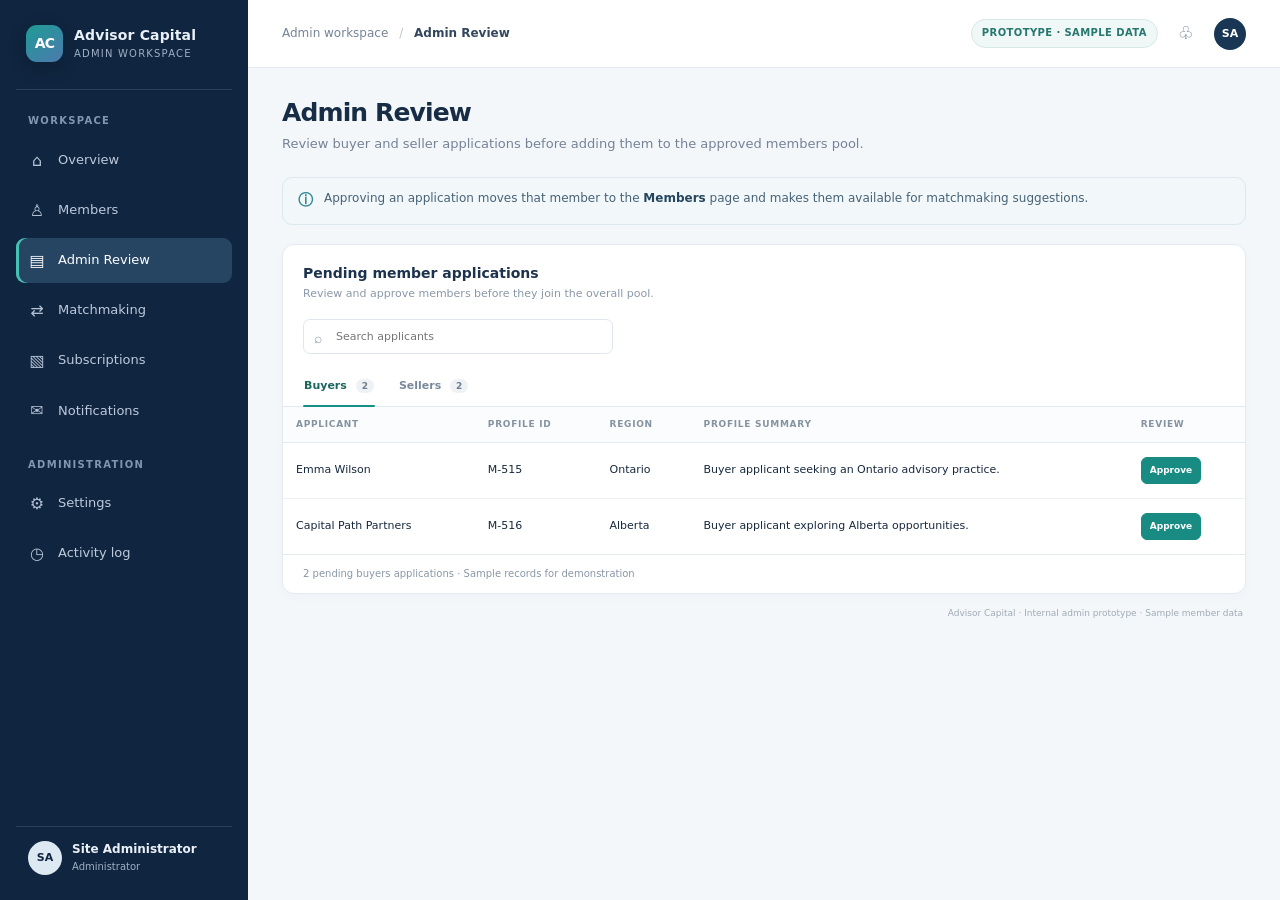
==== admin-review.html @ 9f8dd755 "Initial commit of dashboard" ====
<!doctype html>
<html lang="en">
<head>
  <meta charset="utf-8" />
  <meta name="viewport" content="width=device-width, initial-scale=1" />
  <meta name="theme-color" content="#0d2037" />
  <title>Admin Review | Advisor Capital Admin</title>
  <link rel="stylesheet" href="advisor-capital-matchmaking-admin.css" />
  <script src="admin-review.js" defer></script>
</head>
<body>
  <div class="app">
    <aside class="sidebar">
      <div class="brand"><div class="brand-mark">AC</div><div><div class="brand-name">Advisor Capital</div><div class="brand-sub">Admin workspace</div></div></div>
      <div class="nav-label">Workspace</div>
      <nav class="nav" aria-label="Main navigation">
        <a href="overview.html"><span class="nav-icon">⌂</span>Overview</a>
        <a href="members.html"><span class="nav-icon">♙</span>Members</a>
        <a href="admin-review.html" class="active"><span class="nav-icon">▤</span>Admin Review</a>
        <a href="advisor-capital-matchmaking-admin.html"><span class="nav-icon">⇄</span>Matchmaking</a>
        <a href="subscriptions.html"><span class="nav-icon">▧</span>Subscriptions</a>
        <a href="notifications.html"><span class="nav-icon">✉</span>Notifications</a>
      </nav>
      <div class="nav-label">Administration</div>
      <nav class="nav" aria-label="Administration">
        <a href="settings.html"><span class="nav-icon">⚙</span>Settings</a>
        <a href="activity-log.html"><span class="nav-icon">◷</span>Activity log</a>
      </nav>
      <div class="sidebar-bottom"><div class="admin-chip"><div class="avatar">SA</div><div><div class="admin-name">Site Administrator</div><div class="admin-role">Administrator</div></div></div></div>
    </aside>
    <main class="main">
      <header class="topbar"><div class="crumb">Admin workspace <span style="padding:0 7px;color:#bdc6cf">/</span> <strong>Admin Review</strong></div><div class="top-actions"><span class="env-pill">Prototype · Sample data</span><button class="icon-btn" aria-label="Notifications">♧</button><div class="top-avatar">SA</div></div></header>
      <section class="content">
        <div class="page-head"><div><h1>Admin Review</h1><div class="subtitle">Review buyer and seller applications before adding them to the approved members pool.</div></div></div>
        <div class="notice"><span class="notice-icon">ⓘ</span><div>Approving an application moves that member to the <strong>Members</strong> page and makes them available for matchmaking suggestions.</div></div>
        <section class="panel">
          <div class="panel-head"><div><div class="panel-title">Pending member applications</div><div class="panel-help">Review and approve members before they join the overall pool.</div></div></div>
          <div class="filters"><div class="search-wrap"><span class="search-icon">⌕</span><input class="search" id="reviewSearch" type="search" placeholder="Search applicants" aria-label="Search applicants" /></div></div>
          <div class="tabs" role="tablist" aria-label="Application type">
            <button class="tab active" id="reviewBuyersTab" type="button" role="tab" aria-controls="reviewBuyers" aria-selected="true">Buyers <span class="tab-count" id="pendingBuyersCount">0</span></button>
            <button class="tab" id="reviewSellersTab" type="button" role="tab" aria-controls="reviewSellers" aria-selected="false">Sellers <span class="tab-count" id="pendingSellersCount">0</span></button>
          </div>
          <div class="table-wrap">
            <table class="review-table" id="reviewBuyers" role="tabpanel" aria-labelledby="reviewBuyersTab">
              <thead><tr><th>Applicant</th><th>Profile ID</th><th>Region</th><th>Profile summary</th><th>Review</th></tr></thead>
              <tbody>
                <tr data-member-id="M-515" data-member-type="buyer" data-search="Emma Wilson M-515 Ontario succession buyer">
                  <td>Emma Wilson</td><td>M-515</td><td>Ontario</td><td>Buyer applicant seeking an Ontario advisory practice.</td>
                  <td><button class="mini-btn approve" type="button" data-action="approve">Approve</button></td>
                </tr>
                <tr data-member-id="M-516" data-member-type="buyer" data-search="Capital Path Partners M-516 Alberta buyer">
                  <td>Capital Path Partners</td><td>M-516</td><td>Alberta</td><td>Buyer applicant exploring Alberta opportunities.</td>
                  <td><button class="mini-btn approve" type="button" data-action="approve">Approve</button></td>
                </tr>
              </tbody>
            </table>
            <table class="review-table" id="reviewSellers" role="tabpanel" aria-labelledby="reviewSellersTab" hidden>
              <thead><tr><th>Applicant</th><th>Profile ID</th><th>Region</th><th>Profile summary</th><th>Review</th></tr></thead>
              <tbody>
                <tr data-member-id="M-620" data-member-type="seller" data-search="Willow Creek Advisory M-620 British Columbia seller">
                  <td>Willow Creek Advisory</td><td>M-620</td><td>British Columbia</td><td>Seller applicant with a British Columbia advisory practice.</td>
                  <td><button class="mini-btn approve" type="button" data-action="approve">Approve</button></td>
                </tr>
                <tr data-member-id="M-621" data-member-type="seller" data-search="Laurentian Wealth M-621 Quebec seller">
                  <td>Laurentian Wealth</td><td>M-621</td><td>Quebec</td><td>Seller applicant with a Quebec advisory practice.</td>
                  <td><button class="mini-btn approve" type="button" data-action="approve">Approve</button></td>
                </tr>
              </tbody>
            </table>
            <div class="empty" id="reviewEmpty"><strong>No pending applications</strong>All matching applicants have been reviewed.</div>
          </div>
          <div class="table-foot"><span id="reviewSummary">Pending member applications · Sample records for demonstration</span></div>
        </section>
        <div class="footer-note">Advisor Capital · Internal admin prototype · Sample member data</div>
      </section>
    </main>
  </div>
  <div class="toast" id="reviewToast" role="status" aria-live="polite"></div>
</body>
</html>
---- advisor-capital-matchmaking-admin.css ----
﻿:root {
      --navy: #10253f;
      --navy-2: #193654;
      --ink: #17283e;
      --muted: #758397;
      --line: #e5eaf0;
      --paper: #ffffff;
      --canvas: #f4f7fa;
      --teal: #168f87;
      --teal-soft: #e7f5f3;
      --gold: #b98224;
      --gold-soft: #fbf3e5;
      --blue: #4975b8;
      --blue-soft: #edf3fb;
      --red: #bd5d5d;
      --red-soft: #fbefef;
      --shadow: 0 12px 36px rgba(16, 37, 63, .07);
    }
    * { box-sizing: border-box; }
    body { margin: 0; background: var(--canvas); color: var(--ink); font: 14px/1.45 Inter, ui-sans-serif, system-ui, -apple-system, BlinkMacSystemFont, "Segoe UI", sans-serif; }
    button, input, select { font: inherit; }
    button { cursor: pointer; }
    .app { min-height: 100vh; display: grid; grid-template-columns: 248px minmax(0, 1fr); }
    .sidebar { background: var(--navy); color: #eaf0f7; padding: 25px 16px; display: flex; flex-direction: column; }
    .brand { display: flex; align-items: center; gap: 11px; padding: 0 10px 27px; border-bottom: 1px solid rgba(255,255,255,.12); }
    .brand-mark { width: 37px; height: 37px; display: grid; place-items: center; border-radius: 11px; color: white; font-weight: 800; letter-spacing: -.06em; background: linear-gradient(145deg,#1e9c95,#4c79ae); box-shadow: 0 5px 16px #06162966; }
    .brand-name { font-size: 14px; font-weight: 750; letter-spacing: .01em; }
    .brand-sub { color: #9fb0c5; font-size: 10px; letter-spacing: .12em; text-transform: uppercase; margin-top: 2px; }
    .nav-label { color: #8296af; font-size: 10px; font-weight: 700; letter-spacing: .13em; text-transform: uppercase; padding: 24px 12px 9px; }
    .nav { display: grid; gap: 5px; }
    .nav a { text-decoration: none; color: #bdcadd; display: flex; align-items: center; gap: 12px; padding: 11px 12px; border-radius: 9px; font-size: 13px; }
    .nav a:hover { background: rgba(255,255,255,.07); color: #fff; }
    .nav a.active { color: #fff; background: #254563; box-shadow: inset 3px 0 #45c1b4; }
    .nav-icon { width: 18px; text-align: center; font-size: 16px; opacity: .95; }
    .nav-count { margin-left: auto; color: #fff; background: #bd7c36; border-radius: 20px; min-width: 20px; padding: 2px 6px; text-align: center; font-size: 10px; font-weight: 700; }
    .sidebar-bottom { margin-top: auto; padding: 14px 12px 0; border-top: 1px solid rgba(255,255,255,.12); }
    .admin-chip { display: flex; align-items: center; gap: 10px; }
    .avatar { width: 34px; height: 34px; border-radius: 50%; background: #dce9f2; color: var(--navy); display: grid; place-items: center; font-weight: 800; font-size: 11px; flex: 0 0 auto; }
    .admin-name { font-size: 12px; font-weight: 650; }
    .admin-role { color: #9fb0c5; font-size: 10px; margin-top: 2px; }
    .main { min-width: 0; }
    .topbar { background: #fff; border-bottom: 1px solid var(--line); height: 68px; padding: 0 34px; display: flex; align-items: center; justify-content: space-between; }
    .crumb { color: var(--muted); font-size: 12px; }
    .crumb strong { color: #32465d; font-weight: 650; }
    .top-actions { display: flex; align-items: center; gap: 15px; }
    .env-pill { border: 1px solid #d5e8e5; background: #f0f8f7; color: #27776f; border-radius: 20px; padding: 6px 10px; font-size: 10px; font-weight: 750; letter-spacing: .04em; text-transform: uppercase; }
    .icon-btn { position: relative; border: 0; background: transparent; color: #69798b; font-size: 18px; padding: 5px; }
    .top-avatar { width: 32px; height: 32px; border-radius: 50%; display: grid; place-items: center; color: #fff; background: var(--navy-2); font-size: 11px; font-weight: 700; }
    .content { max-width: 1500px; padding: 30px 34px 50px; margin: 0 auto; }
    .page-head { display: flex; align-items: flex-start; justify-content: space-between; gap: 20px; margin-bottom: 23px; }
    h1 { font-size: 25px; line-height: 1.2; letter-spacing: -.035em; margin: 0; color: #172c45; }
    .subtitle { color: var(--muted); margin-top: 7px; font-size: 13px; }
    .head-actions { display: flex; gap: 9px; align-items: center; }
    .btn { border: 1px solid #dce3eb; color: #394d62; background: #fff; border-radius: 8px; padding: 9px 13px; font-size: 12px; font-weight: 650; transition: .15s ease; }
    .btn:hover { border-color: #a9b9c8; transform: translateY(-1px); }
    .btn-primary { color: #fff; border-color: var(--navy); background: var(--navy); }
    .btn-primary:hover { background: #1c3b5b; border-color: #1c3b5b; }
    .notice { display: flex; align-items: flex-start; gap: 11px; border: 1px solid #dbe9ee; border-radius: 10px; background: #f2f8fa; color: #476276; padding: 12px 15px; margin-bottom: 19px; font-size: 12px; }
    .notice strong { color: #25465e; }
    .notice-icon { color: #388996; font-weight: 800; font-size: 15px; }
    .stats { display: grid; grid-template-columns: repeat(4, minmax(0,1fr)); gap: 14px; margin-bottom: 20px; }
    .stat { background: var(--paper); border: 1px solid var(--line); box-shadow: 0 2px 8px rgba(22,43,67,.02); border-radius: 11px; padding: 16px 18px; display: flex; justify-content: space-between; align-items: center; min-height: 94px; }
    .stat-label { color: var(--muted); font-size: 11px; font-weight: 600; }
    .stat-value { color: #1b3049; font-weight: 750; letter-spacing: -.04em; font-size: 25px; margin-top: 5px; }
    .stat-note { color: #91a0af; font-size: 10px; margin-top: 1px; }
    .stat-icon { width: 39px; height: 39px; border-radius: 11px; display: grid; place-items: center; font-size: 17px; }
    .stat:nth-child(1) .stat-icon { background: var(--gold-soft); color: var(--gold); }
    .stat:nth-child(2) .stat-icon { background: var(--teal-soft); color: var(--teal); }
    .stat:nth-child(3) .stat-icon { background: var(--blue-soft); color: var(--blue); }
    .stat:nth-child(4) .stat-icon { background: #f0eef8; color: #7864aa; }
    .panel { background: #fff; border: 1px solid var(--line); border-radius: 12px; box-shadow: 0 3px 12px rgba(20,42,68,.025); overflow: hidden; }
    .panel-head { padding: 18px 20px 0; display: flex; justify-content: space-between; align-items: center; gap: 14px; }
    .panel-title { font-size: 14px; color: #1d334d; font-weight: 750; }
    .panel-help { color: #8a98a8; font-size: 11px; margin-top: 3px; }
    .filters { padding: 17px 20px 13px; display: flex; align-items: center; gap: 9px; flex-wrap: wrap; }
    .search-wrap { position: relative; flex: 1; min-width: 200px; max-width: 310px; }
    .search-icon { position: absolute; left: 11px; top: 9px; color: #8998a8; font-size: 14px; }
    .search { border: 1px solid #e0e6ed; border-radius: 7px; height: 35px; padding: 0 11px 0 32px; outline: 0; width: 100%; color: var(--ink); font-size: 11px; }
    .search:focus, .select:focus { border-color: #7eaaa9; box-shadow: 0 0 0 3px #168f8716; }
    select.search { height: 38px; padding: 0 10px; }
    textarea.search { height: auto; min-height: 80px; padding: 9px 10px; resize: vertical; }
    .select { height: 35px; border: 1px solid #e0e6ed; border-radius: 7px; color: #536579; background: #fff; padding: 0 27px 0 10px; font-size: 11px; outline: 0; }
    .tabs { display: flex; align-items: center; gap: 23px; padding: 0 20px; border-bottom: 1px solid var(--line); }
    .tabs[hidden] { display: none; }
    .tab { position: relative; border: 0; background: transparent; padding: 11px 1px 12px; color: #7a8999; font-weight: 650; font-size: 11px; }
    .tab.active { color: #1a665f; }
    .tab.active:after { content: ""; position: absolute; height: 2px; background: #168f87; left: 0; right: 0; bottom: -1px; border-radius: 4px; }
    .tab-count { margin-left: 5px; background: #eff2f5; border-radius: 10px; padding: 2px 6px; color: #6c7d8f; font-size: 9px; }
    .table-wrap { overflow-x: auto; }
    table { width: 100%; min-width: 850px; border-collapse: collapse; }
    th { background: #fbfcfd; color: #8593a1; text-align: left; text-transform: uppercase; font-size: 9px; letter-spacing: .08em; font-weight: 700; padding: 11px 13px; border-bottom: 1px solid var(--line); white-space: nowrap; }
    td { padding: 14px 13px; border-bottom: 1px solid #edf0f3; vertical-align: middle; font-size: 11px; }
    tbody tr:hover { background: #fbfdfd; }
    tbody tr:last-child td { border-bottom: 0; }
    .person { display: flex; align-items: center; gap: 9px; min-width: 155px; }
    .person .avatar { width: 32px; height: 32px; font-size: 9px; background: #e9eff5; color: #38546f; }
    .person-name { color: #233951; font-weight: 700; font-size: 11px; }
    .person-meta { color: #8997a5; font-size: 9px; margin-top: 2px; }
    .pair-cell { display: flex; align-items: center; gap: 8px; min-width: 280px; }
    .pair-cell .person { min-width: 0; gap: 6px; }
    .pair-cell .avatar { width: 27px; height: 27px; }
    .pair-arrow { color: #91a0ae; font-size: 13px; }
    .rationale { color: #637488; max-width: 230px; min-width: 160px; line-height: 1.45; }
    .pair { color: #99a5b0; font-size: 11px; text-align: center; }
    .score { display: inline-flex; align-items: center; gap: 6px; color: #1e776e; font-weight: 750; font-size: 12px; white-space: nowrap; }
    .score-ring { height: 28px; width: 28px; border-radius: 50%; display: grid; place-items: center; border: 2px solid #8ac9c1; color: #267c73; font-size: 8px; }
    .signals { display: flex; flex-wrap: wrap; gap: 4px; max-width: 165px; }
    .signal { padding: 4px 6px; border-radius: 4px; background: #f0f4f7; color: #647689; font-size: 9px; white-space: nowrap; }
    .signal.good { color: #27766d; background: #eaf6f3; }
    .status { display: inline-flex; align-items: center; gap: 5px; padding: 5px 8px; border-radius: 20px; font-size: 9px; font-weight: 700; white-space: nowrap; }
    .status.pending { background: var(--gold-soft); color: #9a6b1e; }
    .status.approved { background: var(--teal-soft); color: #28786f; }
    .status.hold { background: var(--blue-soft); color: #5377ac; }
    .status.dismissed { background: #f2f3f5; color: #78828d; }
    .status:before { content: ""; width: 5px; height: 5px; border-radius: 50%; background: currentColor; }
    .row-actions { display: flex; gap: 5px; align-items: center; white-space: nowrap; }
    .mini-btn { border: 1px solid #dfe6ec; color: #52667a; background: #fff; border-radius: 6px; padding: 6px 8px; font-size: 9px; font-weight: 700; }
    .mini-btn:hover { border-color: #8dbab5; color: #176b64; }
    .mini-btn.approve { color: #fff; background: #188c83; border-color: #188c83; }
    .mini-btn.approve:hover { background: #11776f; }
    .more { border: 0; background: transparent; color: #8391a0; font-size: 18px; padding: 3px 4px; }
    .table-foot { padding: 12px 20px; border-top: 1px solid var(--line); color: #8997a5; font-size: 10px; display: flex; align-items: center; justify-content: space-between; }
    .pagination { display: flex; gap: 5px; align-items: center; }
    .page-num { border: 1px solid #e2e7ec; border-radius: 5px; background: white; color: #52667a; width: 25px; height: 24px; font-size: 10px; }
    .page-num.current { color: #fff; background: var(--navy); border-color: var(--navy); }
    .empty { padding: 40px 20px; text-align: center; color: #8290a0; display: none; }
    .empty strong { display: block; color: #485e72; margin-bottom: 4px; }
    .footer-note { text-align: right; color: #a0aab5; font-size: 9px; margin: 13px 3px; }
    .toast { position: fixed; bottom: 24px; right: 24px; background: #173a54; color: #fff; border-radius: 8px; padding: 11px 15px; font-size: 12px; box-shadow: var(--shadow); opacity: 0; transform: translateY(10px); pointer-events: none; transition: .22s; z-index: 10; }
    .toast.show { opacity: 1; transform: translateY(0); }
    .modal-backdrop { display: none; position: fixed; inset: 0; z-index: 20; background: rgba(13,29,47,.43); padding: 20px; align-items: center; justify-content: center; }
    .modal-backdrop.show { display: flex; }
    .modal { width: min(550px, 100%); background: #fff; border-radius: 13px; box-shadow: 0 20px 65px #10253f45; overflow: hidden; }
    .modal-head { padding: 18px 20px; border-bottom: 1px solid var(--line); display: flex; justify-content: space-between; align-items: flex-start; }
    .modal-head h2 { font-size: 16px; margin: 0; color: #1e344c; }
    .modal-head p { margin: 4px 0 0; font-size: 11px; color: var(--muted); }
    .close { border: 0; background: transparent; font-size: 20px; color: #8794a1; }
    .modal-body { padding: 18px 20px; }
    .detail-pair { display: grid; grid-template-columns: 1fr 1fr; gap: 15px; }
    .detail-box { border: 1px solid var(--line); border-radius: 9px; padding: 12px; }
    .detail-label { color: #8290a0; text-transform: uppercase; letter-spacing: .07em; font-size: 9px; font-weight: 700; margin-bottom: 8px; }
    .detail-box .person { min-width: 0; }
    .detail-box .person-name { font-size: 11px; }
    .detail-section { margin-top: 17px; }
    .detail-section h3 { margin: 0 0 7px; font-size: 11px; color: #344b62; }
    .detail-section p { margin: 0; color: #718195; font-size: 11px; line-height: 1.6; }
    .modal-foot { display: flex; justify-content: flex-end; gap: 8px; padding: 13px 20px; background: #fafbfd; border-top: 1px solid var(--line); }
    .suggestion-list { display: grid; gap: 9px; }
    .suggestion-item { display: flex; align-items: center; justify-content: space-between; gap: 12px; padding: 12px; border: 1px solid var(--line); border-radius: 9px; }
    .suggestion-name { color: #233951; font-size: 12px; font-weight: 700; }
    .suggestion-meta { color: #8997a5; font-size: 10px; margin-top: 3px; }
    .suggestion-empty { color: var(--muted); font-size: 12px; padding: 14px 0; }
    .member-actions { display: flex; flex-wrap: wrap; gap: 5px; min-width: 220px; }
    .member-actions .mini-btn { white-space: nowrap; }
    .member-workspace-tabs { margin-bottom: 18px; }
    .member-table[hidden] { display: none; }
    tr[data-active="false"] { opacity: .7; }
    .member-status { white-space: nowrap; }
    .filters + .table-wrap table { min-width: 900px; }
    .toast { z-index: 30; }
    @media (max-width: 1050px) { .app { grid-template-columns: 210px minmax(0,1fr); } .content { padding: 25px 22px 40px; } .topbar { padding: 0 22px; } .stats { grid-template-columns: repeat(2,1fr); } }
    @media (max-width: 720px) { .app { display: block; } .sidebar { display: none; } .topbar { height: 58px; padding: 0 16px; } .content { padding: 22px 14px 35px; } .page-head { display: block; } .head-actions { margin-top: 15px; } .stats { gap: 9px; } .stat { min-height: 82px; padding: 12px; } .stat-value { font-size: 21px; } .panel-head { padding: 15px 14px 0; } .filters { padding: 13px 14px; } .tabs { gap: 17px; padding: 0 14px; overflow-x: auto; } .table-foot { padding: 11px 14px; } .env-pill { display: none; } }
    @media (max-width: 420px) { h1 { font-size: 22px; } .stats { grid-template-columns: 1fr 1fr; } .stat-icon { width: 31px; height: 31px; } .head-actions .btn { padding: 8px 10px; } .detail-pair { grid-template-columns: 1fr; } }
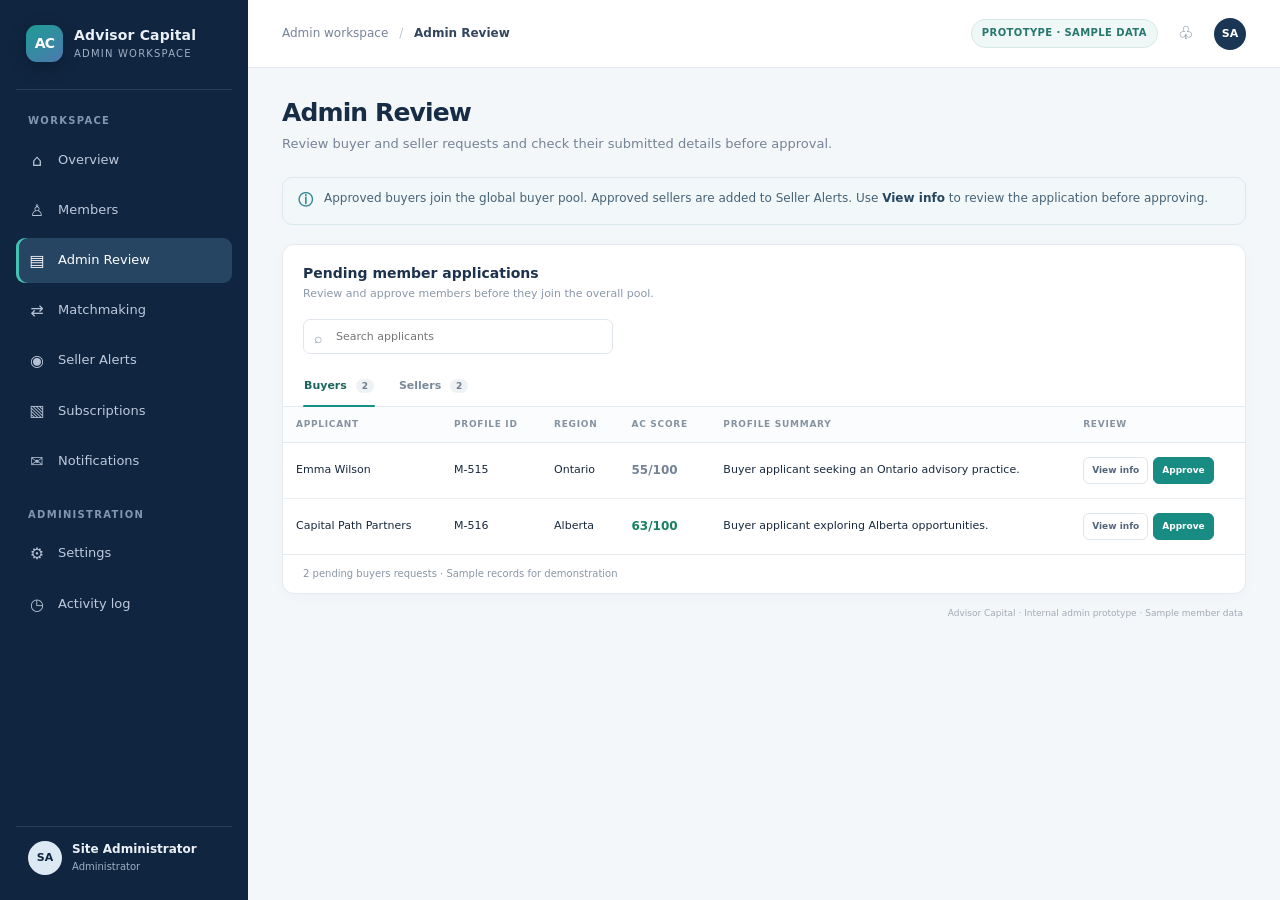
==== commit 0545633c: "first update" ====
--- a/admin-review.html
+++ b/admin-review.html
@@ -6,6 +6,7 @@
   <meta name="theme-color" content="#0d2037" />
   <title>Admin Review | Advisor Capital Admin</title>
   <link rel="stylesheet" href="advisor-capital-matchmaking-admin.css" />
+  <script src="member-profiles.js" defer></script>
   <script src="admin-review.js" defer></script>
 </head>
 <body>
@@ -18,6 +19,7 @@
         <a href="members.html"><span class="nav-icon">♙</span>Members</a>
         <a href="admin-review.html" class="active"><span class="nav-icon">▤</span>Admin Review</a>
         <a href="advisor-capital-matchmaking-admin.html"><span class="nav-icon">⇄</span>Matchmaking</a>
+        <a href="seller-alerts.html"><span class="nav-icon">◉</span>Seller Alerts</a>
         <a href="subscriptions.html"><span class="nav-icon">▧</span>Subscriptions</a>
         <a href="notifications.html"><span class="nav-icon">✉</span>Notifications</a>
       </nav>
@@ -31,8 +33,8 @@
     <main class="main">
       <header class="topbar"><div class="crumb">Admin workspace <span style="padding:0 7px;color:#bdc6cf">/</span> <strong>Admin Review</strong></div><div class="top-actions"><span class="env-pill">Prototype · Sample data</span><button class="icon-btn" aria-label="Notifications">♧</button><div class="top-avatar">SA</div></div></header>
       <section class="content">
-        <div class="page-head"><div><h1>Admin Review</h1><div class="subtitle">Review buyer and seller applications before adding them to the approved members pool.</div></div></div>
-        <div class="notice"><span class="notice-icon">ⓘ</span><div>Approving an application moves that member to the <strong>Members</strong> page and makes them available for matchmaking suggestions.</div></div>
+        <div class="page-head"><div><h1>Admin Review</h1><div class="subtitle">Review buyer and seller requests and check their submitted details before approval.</div></div></div>
+        <div class="notice"><span class="notice-icon">ⓘ</span><div>Approved buyers join the global buyer pool. Approved sellers are added to Seller Alerts. Use <strong>View info</strong> to review the application before approving.</div></div>
         <section class="panel">
           <div class="panel-head"><div><div class="panel-title">Pending member applications</div><div class="panel-help">Review and approve members before they join the overall pool.</div></div></div>
           <div class="filters"><div class="search-wrap"><span class="search-icon">⌕</span><input class="search" id="reviewSearch" type="search" placeholder="Search applicants" aria-label="Search applicants" /></div></div>
@@ -42,28 +44,28 @@
           </div>
           <div class="table-wrap">
             <table class="review-table" id="reviewBuyers" role="tabpanel" aria-labelledby="reviewBuyersTab">
-              <thead><tr><th>Applicant</th><th>Profile ID</th><th>Region</th><th>Profile summary</th><th>Review</th></tr></thead>
+              <thead><tr><th>Applicant</th><th>Profile ID</th><th>Region</th><th>AC Score</th><th>Profile summary</th><th>Review</th></tr></thead>
               <tbody>
-                <tr data-member-id="M-515" data-member-type="buyer" data-search="Emma Wilson M-515 Ontario succession buyer">
-                  <td>Emma Wilson</td><td>M-515</td><td>Ontario</td><td>Buyer applicant seeking an Ontario advisory practice.</td>
-                  <td><button class="mini-btn approve" type="button" data-action="approve">Approve</button></td>
+                <tr data-member-id="M-515" data-member-type="buyer" data-region="Ontario" data-search="Emma Wilson M-515 Ontario succession buyer">
+                  <td>Emma Wilson</td><td>M-515</td><td>Ontario</td><td><span class="score score-low">55/100</span></td><td>Buyer applicant seeking an Ontario advisory practice.</td>
+                  <td><div class="row-actions"><button class="mini-btn" type="button" data-action="view-info">View info</button><button class="mini-btn approve" type="button" data-action="approve">Approve</button></div></td>
                 </tr>
-                <tr data-member-id="M-516" data-member-type="buyer" data-search="Capital Path Partners M-516 Alberta buyer">
-                  <td>Capital Path Partners</td><td>M-516</td><td>Alberta</td><td>Buyer applicant exploring Alberta opportunities.</td>
-                  <td><button class="mini-btn approve" type="button" data-action="approve">Approve</button></td>
+                <tr data-member-id="M-516" data-member-type="buyer" data-region="Alberta" data-search="Capital Path Partners M-516 Alberta buyer">
+                  <td>Capital Path Partners</td><td>M-516</td><td>Alberta</td><td><span class="score">63/100</span></td><td>Buyer applicant exploring Alberta opportunities.</td>
+                  <td><div class="row-actions"><button class="mini-btn" type="button" data-action="view-info">View info</button><button class="mini-btn approve" type="button" data-action="approve">Approve</button></div></td>
                 </tr>
               </tbody>
             </table>
             <table class="review-table" id="reviewSellers" role="tabpanel" aria-labelledby="reviewSellersTab" hidden>
-              <thead><tr><th>Applicant</th><th>Profile ID</th><th>Region</th><th>Profile summary</th><th>Review</th></tr></thead>
+              <thead><tr><th>Applicant</th><th>Profile ID</th><th>Region</th><th>AC Score</th><th>Profile summary</th><th>Review</th></tr></thead>
               <tbody>
-                <tr data-member-id="M-620" data-member-type="seller" data-search="Willow Creek Advisory M-620 British Columbia seller">
-                  <td>Willow Creek Advisory</td><td>M-620</td><td>British Columbia</td><td>Seller applicant with a British Columbia advisory practice.</td>
-                  <td><button class="mini-btn approve" type="button" data-action="approve">Approve</button></td>
+                <tr data-member-id="M-620" data-member-type="seller" data-region="British Columbia" data-search="Willow Creek Advisory M-620 British Columbia seller">
+                  <td>Willow Creek Advisory</td><td>M-620</td><td>British Columbia</td><td><span class="score score-low">57/100</span></td><td>Seller applicant with a British Columbia advisory practice.</td>
+                  <td><div class="row-actions"><button class="mini-btn" type="button" data-action="view-info">View info</button><button class="mini-btn approve" type="button" data-action="approve">Approve</button></div></td>
                 </tr>
-                <tr data-member-id="M-621" data-member-type="seller" data-search="Laurentian Wealth M-621 Quebec seller">
-                  <td>Laurentian Wealth</td><td>M-621</td><td>Quebec</td><td>Seller applicant with a Quebec advisory practice.</td>
-                  <td><button class="mini-btn approve" type="button" data-action="approve">Approve</button></td>
+                <tr data-member-id="M-621" data-member-type="seller" data-region="Quebec" data-search="Laurentian Wealth M-621 Quebec seller">
+                  <td>Laurentian Wealth</td><td>M-621</td><td>Quebec</td><td><span class="score">66/100</span></td><td>Seller applicant with a Quebec advisory practice.</td>
+                  <td><div class="row-actions"><button class="mini-btn" type="button" data-action="view-info">View info</button><button class="mini-btn approve" type="button" data-action="approve">Approve</button></div></td>
                 </tr>
               </tbody>
             </table>
@@ -75,6 +77,13 @@
       </section>
     </main>
   </div>
+  <div class="modal-backdrop" id="reviewInfoBackdrop" role="dialog" aria-modal="true" aria-labelledby="reviewInfoTitle">
+    <div class="modal review-info-modal">
+      <div class="modal-head"><div><h2 id="reviewInfoTitle">Application details</h2><p id="reviewInfoSubtitle"></p></div><button class="close" id="closeReviewInfo" type="button" aria-label="Close">×</button></div>
+      <div class="modal-body"><div id="reviewInfoFields"></div></div>
+      <div class="modal-foot"><button class="btn" id="cancelReviewInfo" type="button">Close</button><button class="btn btn-primary" id="approveFromInfo" type="button">Approve request</button></div>
+    </div>
+  </div>
   <div class="toast" id="reviewToast" role="status" aria-live="polite"></div>
 </body>
 </html>
--- a/advisor-capital-matchmaking-admin.css
+++ b/advisor-capital-matchmaking-admin.css
@@ -157,7 +157,55 @@
     tr[data-active="false"] { opacity: .7; }
     .member-status { white-space: nowrap; }
     .filters + .table-wrap table { min-width: 900px; }
+    .score { color: #16805f; }
+    .score-low { color: #758397; }
+    .score span { color: #91a0af; font-size: 9px; font-weight: 600; }
+    .score-guidance { margin: 0 0 19px; }
+    .member-score-heading { min-width: 100px; }
+    .member-score-cell { min-width: 115px; }
+    .member-score-label { display: block; color: #92a0ad; font-size: 9px; margin-top: 4px; }
+    .member-profile-grid { display: grid; grid-template-columns: repeat(5, minmax(130px, 1fr)); gap: 10px 16px; margin: 0; }
+    .member-profile-field { min-width: 0; padding: 7px 9px; border: 1px solid #edf0f3; border-radius: 6px; background: #fff; }
+    .member-profile-field dt { color: #8794a2; font-size: 8px; font-weight: 700; line-height: 1.35; }
+    .member-profile-field dd { margin: 4px 0 0; color: #41556a; font-size: 10px; line-height: 1.4; overflow-wrap: anywhere; }
+    .member-profile-modal { width: 100%; max-height: 55vh; overflow: auto; grid-column: 1 / -1; }
+    .member-profile-modal .member-profile-grid { grid-template-columns: repeat(3, minmax(130px, 1fr)); }
+    .member-table .row-actions { white-space: normal; }
+    .seller-ad-list { display: grid; gap: 14px; }
+    .seller-ad-card { padding: 18px 20px; border: 1px solid var(--line); border-radius: 10px; background: #fff; box-shadow: 0 3px 12px rgba(20,42,68,.025); }
+    .seller-ad-head { display: flex; align-items: flex-start; justify-content: space-between; gap: 16px; }
+    .seller-ad-title { margin: 0; color: #1d334d; font-size: 14px; font-weight: 750; }
+    .seller-ad-meta { color: #8997a5; font-size: 10px; margin-top: 4px; }
+    .seller-ad-description { margin: 12px 0; color: #637488; font-size: 11px; line-height: 1.55; }
+    .seller-ad-details { display: flex; flex-wrap: wrap; gap: 7px; }
+    .seller-ad-details .signal { white-space: normal; }
+    .seller-ad-actions { margin-top: 14px; }
+    .seller-match-list { display: grid; gap: 9px; }
+    .seller-match-item { display: grid; grid-template-columns: minmax(190px, .7fr) minmax(0, 2fr) auto; align-items: center; gap: 14px; padding: 14px; border: 1px solid var(--line); border-radius: 9px; }
+    .seller-match-heading { display: flex; align-items: center; gap: 12px; }
+    .seller-buyer-offer .member-profile-grid { grid-template-columns: repeat(3, minmax(125px, 1fr)); gap: 5px; }
+    .seller-buyer-offer .member-profile-field { padding: 5px 7px; }
+    .seller-buyer-offer .member-profile-field dd { font-size: 9px; }
+    .seller-match-actions { display: grid; gap: 6px; }
+    #sellerSuggestionsBackdrop .modal { width: min(1000px, 100%); max-height: 90vh; overflow: auto; }
+    .score-gauge { position: relative; display: grid; place-items: center; width: 54px; height: 54px; flex: 0 0 54px; border-radius: 50%; background: conic-gradient(#168f87 var(--score-angle), #e5eaf0 0); color: #16805f; font-size: 14px; font-weight: 800; }
+    .score-gauge:before { position: absolute; inset: 5px; border-radius: 50%; background: #fff; content: ""; }
+    .score-gauge span { position: relative; }
+    .match-member-card { min-width: 0; }
+    .match-member-card .member-profile-grid { grid-template-columns: repeat(2, minmax(110px, 1fr)); gap: 6px; }
+    .match-member-card .member-profile-field { padding: 6px 7px; }
+    .match-member-card .member-profile-field dd { font-size: 9px; }
+    .match-member-card .detail-label { margin: 0 0 10px; }
+    #modalBackdrop .modal { width: min(1100px, 100%); max-height: 90vh; overflow: auto; }
+    .review-info-modal { width: min(950px, 100%); max-height: 90vh; overflow: auto; }
+    #reviewInfoFields .member-profile-grid { grid-template-columns: repeat(4, minmax(130px, 1fr)); }
+    .row-actions a { text-decoration: none; }
+    #memberModalBackdrop .modal { width: min(950px, 100%); max-height: 90vh; overflow: auto; }
+    .subscription-free { color: #738397; font-size: 10px; }
+    .subscription-paid { color: #16805f; font-weight: 700; }
+    @media (max-width: 1050px) { .member-profile-grid { grid-template-columns: repeat(3, minmax(130px, 1fr)); } .seller-match-item { grid-template-columns: 1fr; } }
     .toast { z-index: 30; }
     @media (max-width: 1050px) { .app { grid-template-columns: 210px minmax(0,1fr); } .content { padding: 25px 22px 40px; } .topbar { padding: 0 22px; } .stats { grid-template-columns: repeat(2,1fr); } }
     @media (max-width: 720px) { .app { display: block; } .sidebar { display: none; } .topbar { height: 58px; padding: 0 16px; } .content { padding: 22px 14px 35px; } .page-head { display: block; } .head-actions { margin-top: 15px; } .stats { gap: 9px; } .stat { min-height: 82px; padding: 12px; } .stat-value { font-size: 21px; } .panel-head { padding: 15px 14px 0; } .filters { padding: 13px 14px; } .tabs { gap: 17px; padding: 0 14px; overflow-x: auto; } .table-foot { padding: 11px 14px; } .env-pill { display: none; } }
-    @media (max-width: 420px) { h1 { font-size: 22px; } .stats { grid-template-columns: 1fr 1fr; } .stat-icon { width: 31px; height: 31px; } .head-actions .btn { padding: 8px 10px; } .detail-pair { grid-template-columns: 1fr; } }+    @media (max-width: 720px) { .member-profile-grid, .member-profile-modal .member-profile-grid, #reviewInfoFields .member-profile-grid { grid-template-columns: repeat(2, minmax(120px, 1fr)); } .seller-ad-head { display: block; } .seller-ad-head .btn { margin-top: 12px; } .match-member-card .member-profile-grid, .seller-buyer-offer .member-profile-grid { grid-template-columns: repeat(2, minmax(110px, 1fr)); } }
+    @media (max-width: 420px) { h1 { font-size: 22px; } .stats { grid-template-columns: 1fr 1fr; } .stat-icon { width: 31px; height: 31px; } .head-actions .btn { padding: 8px 10px; } .detail-pair { grid-template-columns: 1fr; } .member-profile-grid, .member-profile-modal .member-profile-grid, #reviewInfoFields .member-profile-grid { grid-template-columns: 1fr; } .match-member-card .member-profile-grid, .seller-buyer-offer .member-profile-grid { grid-template-columns: 1fr; } }
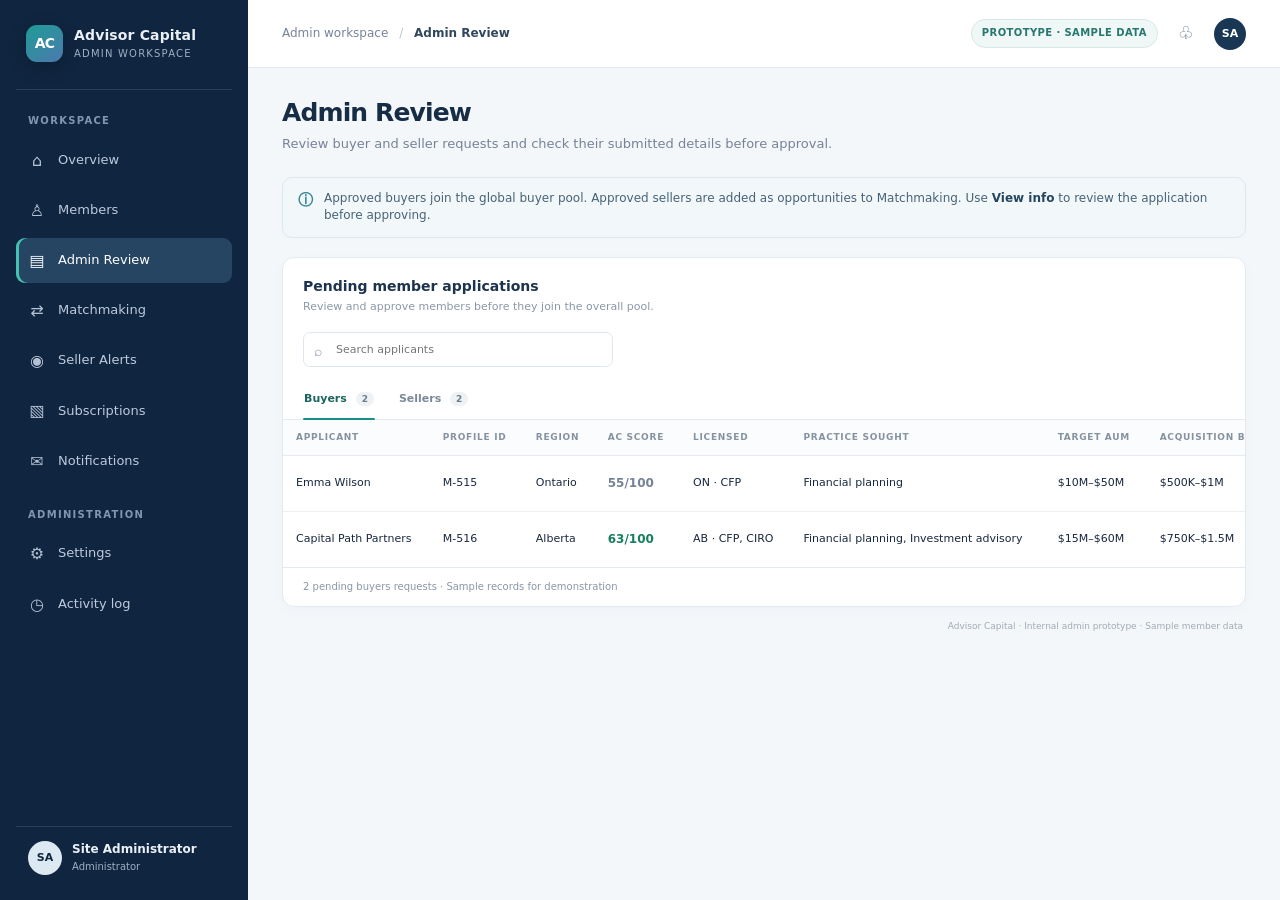
==== commit d4cc3d36: "adjusted based on feedback" ====
--- a/admin-review.html
+++ b/admin-review.html
@@ -34,7 +34,7 @@
       <header class="topbar"><div class="crumb">Admin workspace <span style="padding:0 7px;color:#bdc6cf">/</span> <strong>Admin Review</strong></div><div class="top-actions"><span class="env-pill">Prototype · Sample data</span><button class="icon-btn" aria-label="Notifications">♧</button><div class="top-avatar">SA</div></div></header>
       <section class="content">
         <div class="page-head"><div><h1>Admin Review</h1><div class="subtitle">Review buyer and seller requests and check their submitted details before approval.</div></div></div>
-        <div class="notice"><span class="notice-icon">ⓘ</span><div>Approved buyers join the global buyer pool. Approved sellers are added to Seller Alerts. Use <strong>View info</strong> to review the application before approving.</div></div>
+        <div class="notice"><span class="notice-icon">ⓘ</span><div>Approved buyers join the global buyer pool. Approved sellers are added as opportunities to Matchmaking. Use <strong>View info</strong> to review the application before approving.</div></div>
         <section class="panel">
           <div class="panel-head"><div><div class="panel-title">Pending member applications</div><div class="panel-help">Review and approve members before they join the overall pool.</div></div></div>
           <div class="filters"><div class="search-wrap"><span class="search-icon">⌕</span><input class="search" id="reviewSearch" type="search" placeholder="Search applicants" aria-label="Search applicants" /></div></div>
@@ -44,28 +44,28 @@
           </div>
           <div class="table-wrap">
             <table class="review-table" id="reviewBuyers" role="tabpanel" aria-labelledby="reviewBuyersTab">
-              <thead><tr><th>Applicant</th><th>Profile ID</th><th>Region</th><th>AC Score</th><th>Profile summary</th><th>Review</th></tr></thead>
+              <thead><tr><th>Applicant</th><th>Profile ID</th><th>Region</th><th>AC Score</th><th>Licensed</th><th>Practice sought</th><th>Target AUM</th><th>Acquisition budget</th><th>Timeframe</th><th>Financing</th><th>Review</th></tr></thead>
               <tbody>
                 <tr data-member-id="M-515" data-member-type="buyer" data-region="Ontario" data-search="Emma Wilson M-515 Ontario succession buyer">
-                  <td>Emma Wilson</td><td>M-515</td><td>Ontario</td><td><span class="score score-low">55/100</span></td><td>Buyer applicant seeking an Ontario advisory practice.</td>
-                  <td><div class="row-actions"><button class="mini-btn" type="button" data-action="view-info">View info</button><button class="mini-btn approve" type="button" data-action="approve">Approve</button></div></td>
+                  <td>Emma Wilson</td><td>M-515</td><td>Ontario</td><td><span class="score score-low">55/100</span></td><td>ON · CFP</td><td>Financial planning</td><td>$10M–$50M</td><td>$500K–$1M</td><td>6–12 months</td><td>Undecided</td>
+                  <td><div class="row-actions"><button class="mini-btn" type="button" data-action="view-info">View info</button><button class="mini-btn approve" type="button" data-action="approve">Approve</button><button class="mini-btn reject" type="button" data-action="reject">Reject</button></div></td>
                 </tr>
                 <tr data-member-id="M-516" data-member-type="buyer" data-region="Alberta" data-search="Capital Path Partners M-516 Alberta buyer">
-                  <td>Capital Path Partners</td><td>M-516</td><td>Alberta</td><td><span class="score">63/100</span></td><td>Buyer applicant exploring Alberta opportunities.</td>
-                  <td><div class="row-actions"><button class="mini-btn" type="button" data-action="view-info">View info</button><button class="mini-btn approve" type="button" data-action="approve">Approve</button></div></td>
+                  <td>Capital Path Partners</td><td>M-516</td><td>Alberta</td><td><span class="score">63/100</span></td><td>AB · CFP, CIRO</td><td>Financial planning, Investment advisory</td><td>$15M–$60M</td><td>$750K–$1.5M</td><td>12–24 months</td><td>Pre-approved</td>
+                  <td><div class="row-actions"><button class="mini-btn" type="button" data-action="view-info">View info</button><button class="mini-btn approve" type="button" data-action="approve">Approve</button><button class="mini-btn reject" type="button" data-action="reject">Reject</button></div></td>
                 </tr>
               </tbody>
             </table>
             <table class="review-table" id="reviewSellers" role="tabpanel" aria-labelledby="reviewSellersTab" hidden>
-              <thead><tr><th>Applicant</th><th>Profile ID</th><th>Region</th><th>AC Score</th><th>Profile summary</th><th>Review</th></tr></thead>
+              <thead><tr><th>Applicant</th><th>Profile ID</th><th>Region</th><th>AC Score</th><th>Licensed</th><th>Practice type</th><th>Practice location</th><th>AUM</th><th>Asking price</th><th>Annual recurring revenue</th><th>Sale timeframe</th><th>Review</th></tr></thead>
               <tbody>
                 <tr data-member-id="M-620" data-member-type="seller" data-region="British Columbia" data-search="Willow Creek Advisory M-620 British Columbia seller">
-                  <td>Willow Creek Advisory</td><td>M-620</td><td>British Columbia</td><td><span class="score score-low">57/100</span></td><td>Seller applicant with a British Columbia advisory practice.</td>
-                  <td><div class="row-actions"><button class="mini-btn" type="button" data-action="view-info">View info</button><button class="mini-btn approve" type="button" data-action="approve">Approve</button></div></td>
+                  <td>Willow Creek Advisory</td><td>M-620</td><td>British Columbia</td><td><span class="score score-low">57/100</span></td><td>BC · CFP</td><td>Financial planning, Investment advisory</td><td>Vancouver, BC</td><td>$22M</td><td>$575K</td><td>$365K</td><td>6–12 months</td>
+                  <td><div class="row-actions"><button class="mini-btn" type="button" data-action="view-info">View info</button><button class="mini-btn approve" type="button" data-action="approve">Approve</button><button class="mini-btn reject" type="button" data-action="reject">Reject</button></div></td>
                 </tr>
                 <tr data-member-id="M-621" data-member-type="seller" data-region="Quebec" data-search="Laurentian Wealth M-621 Quebec seller">
-                  <td>Laurentian Wealth</td><td>M-621</td><td>Quebec</td><td><span class="score">66/100</span></td><td>Seller applicant with a Quebec advisory practice.</td>
-                  <td><div class="row-actions"><button class="mini-btn" type="button" data-action="view-info">View info</button><button class="mini-btn approve" type="button" data-action="approve">Approve</button></div></td>
+                  <td>Laurentian Wealth</td><td>M-621</td><td>Quebec</td><td><span class="score">66/100</span></td><td>QC · CFP, Insurance</td><td>Financial planning, Insurance</td><td>Montréal, QC</td><td>$27M</td><td>$680K</td><td>$430K</td><td>12–24 months</td>
+                  <td><div class="row-actions"><button class="mini-btn" type="button" data-action="view-info">View info</button><button class="mini-btn approve" type="button" data-action="approve">Approve</button><button class="mini-btn reject" type="button" data-action="reject">Reject</button></div></td>
                 </tr>
               </tbody>
             </table>
@@ -81,7 +81,7 @@
     <div class="modal review-info-modal">
       <div class="modal-head"><div><h2 id="reviewInfoTitle">Application details</h2><p id="reviewInfoSubtitle"></p></div><button class="close" id="closeReviewInfo" type="button" aria-label="Close">×</button></div>
       <div class="modal-body"><div id="reviewInfoFields"></div></div>
-      <div class="modal-foot"><button class="btn" id="cancelReviewInfo" type="button">Close</button><button class="btn btn-primary" id="approveFromInfo" type="button">Approve request</button></div>
+      <div class="modal-foot"><button class="btn" id="cancelReviewInfo" type="button">Close</button><button class="btn reject" id="rejectFromInfo" type="button">Reject request</button><button class="btn btn-primary" id="approveFromInfo" type="button">Approve request</button></div>
     </div>
   </div>
   <div class="toast" id="reviewToast" role="status" aria-live="polite"></div>
--- a/advisor-capital-matchmaking-admin.css
+++ b/advisor-capital-matchmaking-admin.css
@@ -189,6 +189,7 @@
     .seller-match-actions { display: grid; gap: 6px; }
     #sellerSuggestionsBackdrop .modal { width: min(1000px, 100%); max-height: 90vh; overflow: auto; }
     .score-gauge { position: relative; display: grid; place-items: center; width: 54px; height: 54px; flex: 0 0 54px; border-radius: 50%; background: conic-gradient(#168f87 var(--score-angle), #e5eaf0 0); color: #16805f; font-size: 14px; font-weight: 800; }
+    .score-gauge.score-low { background: conic-gradient(#9aa5b1 var(--score-angle), #e5eaf0 0); color: #758397; }
     .score-gauge:before { position: absolute; inset: 5px; border-radius: 50%; background: #fff; content: ""; }
     .score-gauge span { position: relative; }
     .match-member-card { min-width: 0; }
@@ -200,12 +201,24 @@
     .review-info-modal { width: min(950px, 100%); max-height: 90vh; overflow: auto; }
     #reviewInfoFields .member-profile-grid { grid-template-columns: repeat(4, minmax(130px, 1fr)); }
     .row-actions a { text-decoration: none; }
+    .review-table { min-width: 1450px; }
+    #matchRows { min-width: 0; }
+    #matchRows td { min-width: 112px; }
+    #matchRows td:first-child { min-width: 255px; }
+    #matchRows td:last-child { min-width: 190px; }
+    .match-opportunity-cell .person { margin: 4px 0; }
+    .match-row-actions { flex-wrap: wrap; white-space: normal; }
+    .buyer-contact-actions { display: flex; gap: 7px; margin-top: 8px; }
+    .buyer-contact-actions [aria-disabled="true"] { opacity: .5; pointer-events: none; }
+    .mini-btn.reject, .btn.reject { color: #a54848; border-color: #e6caca; background: #fff; }
+    .mini-btn.reject:hover, .btn.reject:hover { color: #fff; border-color: #bd5d5d; background: #bd5d5d; }
+    #createMatchForm .modal-foot { position: sticky; bottom: 0; }
     #memberModalBackdrop .modal { width: min(950px, 100%); max-height: 90vh; overflow: auto; }
     .subscription-free { color: #738397; font-size: 10px; }
     .subscription-paid { color: #16805f; font-weight: 700; }
     @media (max-width: 1050px) { .member-profile-grid { grid-template-columns: repeat(3, minmax(130px, 1fr)); } .seller-match-item { grid-template-columns: 1fr; } }
     .toast { z-index: 30; }
     @media (max-width: 1050px) { .app { grid-template-columns: 210px minmax(0,1fr); } .content { padding: 25px 22px 40px; } .topbar { padding: 0 22px; } .stats { grid-template-columns: repeat(2,1fr); } }
-    @media (max-width: 720px) { .app { display: block; } .sidebar { display: none; } .topbar { height: 58px; padding: 0 16px; } .content { padding: 22px 14px 35px; } .page-head { display: block; } .head-actions { margin-top: 15px; } .stats { gap: 9px; } .stat { min-height: 82px; padding: 12px; } .stat-value { font-size: 21px; } .panel-head { padding: 15px 14px 0; } .filters { padding: 13px 14px; } .tabs { gap: 17px; padding: 0 14px; overflow-x: auto; } .table-foot { padding: 11px 14px; } .env-pill { display: none; } }
+    @media (max-width: 720px) { .app { display: block; } .sidebar { display: none; } .topbar { height: 58px; padding: 0 16px; } .content { padding: 22px 14px 35px; } .page-head { display: block; } .head-actions { margin-top: 15px; } .stats { gap: 9px; } .stat { min-height: 82px; padding: 12px; } .stat-value { font-size: 21px; } .panel-head { padding: 15px 14px 0; } .filters { padding: 13px 14px; } .tabs { gap: 17px; padding: 0 14px; overflow-x: auto; } .table-foot { padding: 11px 14px; } .env-pill { display: none; } .review-table { min-width: 1450px; } }
     @media (max-width: 720px) { .member-profile-grid, .member-profile-modal .member-profile-grid, #reviewInfoFields .member-profile-grid { grid-template-columns: repeat(2, minmax(120px, 1fr)); } .seller-ad-head { display: block; } .seller-ad-head .btn { margin-top: 12px; } .match-member-card .member-profile-grid, .seller-buyer-offer .member-profile-grid { grid-template-columns: repeat(2, minmax(110px, 1fr)); } }
     @media (max-width: 420px) { h1 { font-size: 22px; } .stats { grid-template-columns: 1fr 1fr; } .stat-icon { width: 31px; height: 31px; } .head-actions .btn { padding: 8px 10px; } .detail-pair { grid-template-columns: 1fr; } .member-profile-grid, .member-profile-modal .member-profile-grid, #reviewInfoFields .member-profile-grid { grid-template-columns: 1fr; } .match-member-card .member-profile-grid, .seller-buyer-offer .member-profile-grid { grid-template-columns: 1fr; } }
